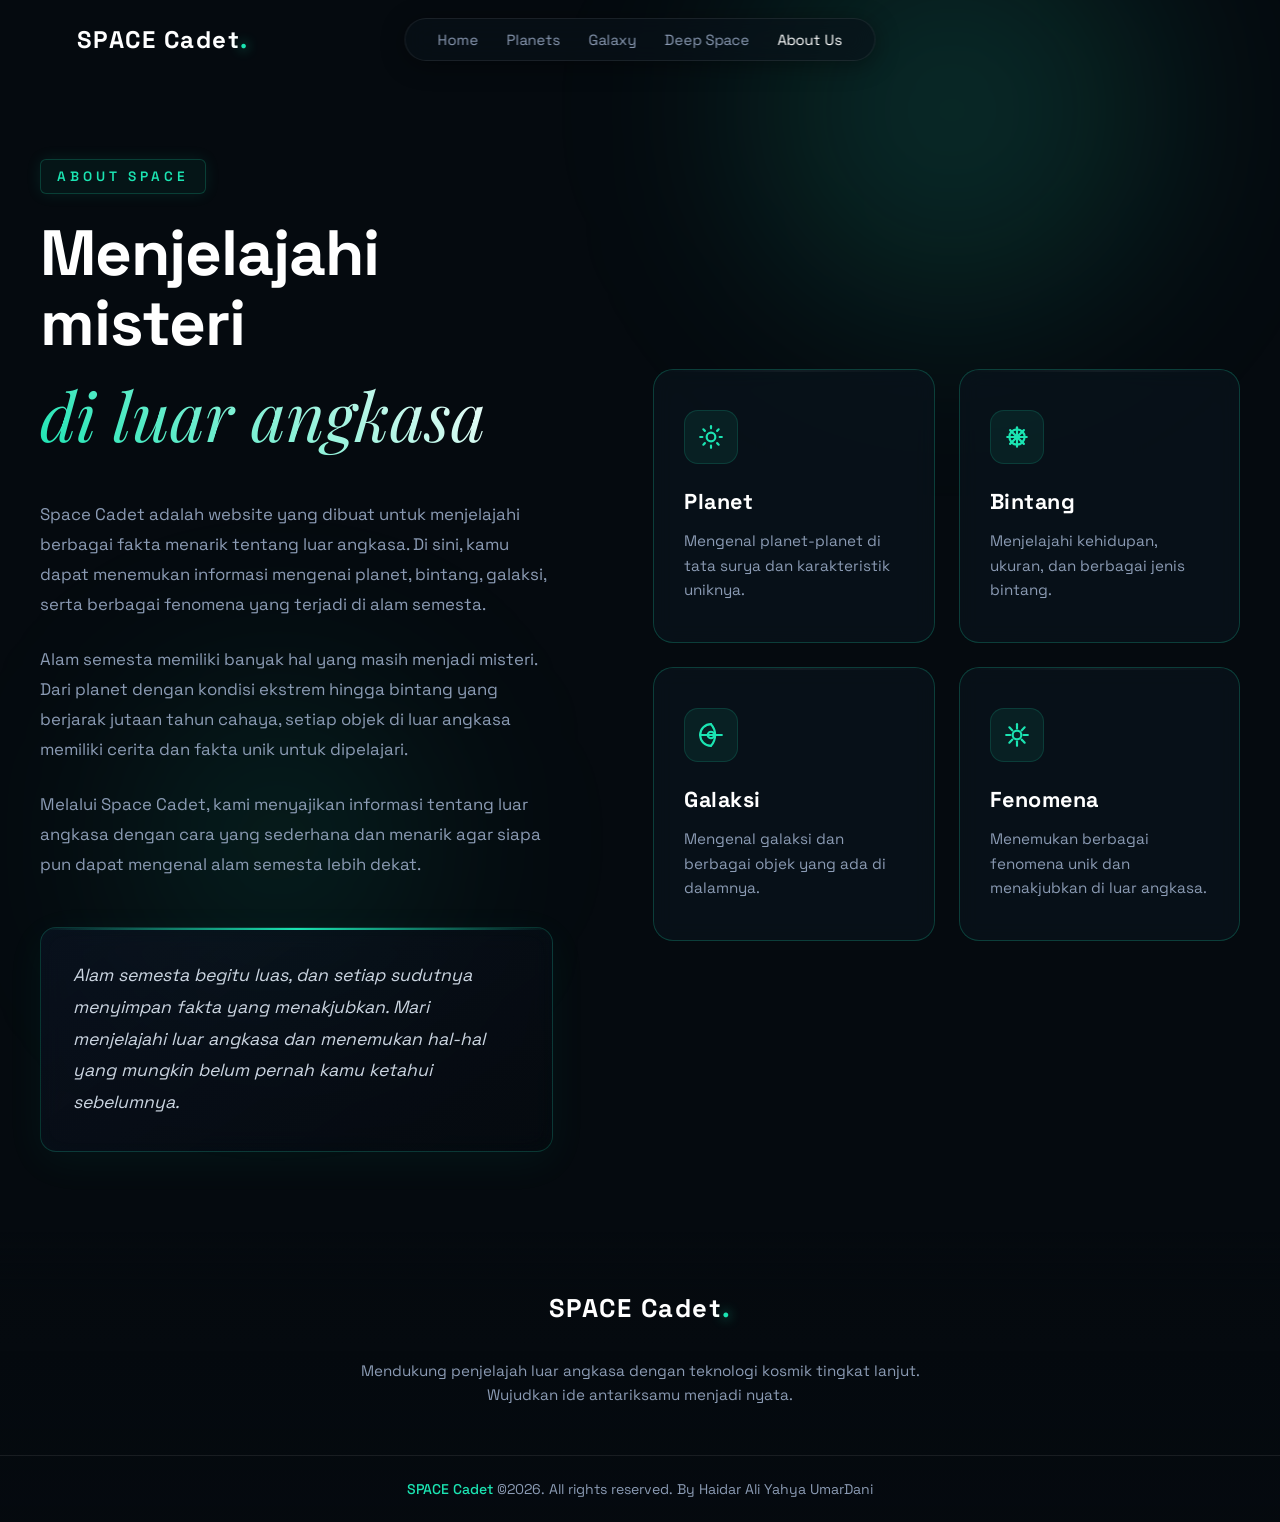
==== about/about.html @ b64da925 "Restructure per-page folders + add Planets & Galaxy pages (5 pages total)" ====
<!doctype html>
<html lang="id">
  <head>
    <meta charset="UTF-8" />
    <meta name="viewport" content="width=device-width, initial-scale=1.0" />
    <title>Space Cadet - Space Edition</title>

    <link rel="preconnect" href="https://fonts.googleapis.com" />
    <link rel="preconnect" href="https://fonts.gstatic.com" crossorigin />
    <link
      href="https://fonts.googleapis.com/css2?family=Playfair+Display:ital@1&family=Space+Grotesk:wght@300;400;600;700&display=swap"
      rel="stylesheet"
    />

    <link rel="stylesheet" href="about.css" />
  </head>

  <body>
    <!-- Header Navigation -->
    <header>
      <a href="../home/home.html" class="logo-area">
        <span class="logo-text"
          >SPACE Cadet<span class="logo-dot">.</span></span
        >
      </a>

      <ul class="nav-capsule">
        <li><a href="../home/home.html">Home</a></li>
        <li><a href="../planets/planets.html">Planets</a></li>
        <li><a href="../galaxy/galaxy.html">Galaxy</a></li>
        <li><a href="../deep-space/deep-space.html">Deep Space</a></li>
        <li><a href="about.html" class="active">About Us</a></li>
      </ul>
    </header>

    <div class="orb-1"></div>
    <div class="orb-2"></div>

    <div class="container">
      <div class="left-content">
        <div class="about-me-label">ABOUT SPACE</div>

        <h1 class="main-heading">Menjelajahi misteri</h1>
        <h2 class="sub-heading">di luar angkasa</h2>

        <p class="description">
          Space Cadet adalah website yang dibuat untuk menjelajahi berbagai
          fakta menarik tentang luar angkasa. Di sini, kamu dapat menemukan
          informasi mengenai planet, bintang, galaksi, serta berbagai fenomena
          yang terjadi di alam semesta.
        </p>

        <p class="description">
          Alam semesta memiliki banyak hal yang masih menjadi misteri. Dari
          planet dengan kondisi ekstrem hingga bintang yang berjarak jutaan
          tahun cahaya, setiap objek di luar angkasa memiliki cerita dan fakta
          unik untuk dipelajari.
        </p>

        <p class="description">
          Melalui Space Cadet, kami menyajikan informasi tentang luar angkasa
          dengan cara yang sederhana dan menarik agar siapa pun dapat mengenal
          alam semesta lebih dekat.
        </p>

        <div class="highlight-box">
          <p>
            Alam semesta begitu luas, dan setiap sudutnya menyimpan fakta yang
            menakjubkan. Mari menjelajahi luar angkasa dan menemukan hal-hal
            yang mungkin belum pernah kamu ketahui sebelumnya.
          </p>
        </div>
      </div>

      <div class="right-content">
        <div class="features-grid">
          <!-- Card 1 -->
          <div class="feature-card">
            <div class="icon-wrapper">
              <svg
                stroke="currentColor"
                fill="none"
                stroke-width="2"
                viewBox="0 0 24 24"
                stroke-linecap="round"
                stroke-linejoin="round"
                xmlns="http://www.w3.org/2000/svg"
              >
                <circle cx="12" cy="12" r="4"></circle>
                <path d="M12 2v2"></path>
                <path d="M12 20v2"></path>
                <path d="m4.93 4.93 1.41 1.41"></path>
                <path d="m17.66 17.66 1.41 1.41"></path>
                <path d="M2 12h2"></path>
                <path d="M20 12h2"></path>
                <path d="m6.34 17.66-1.41 1.41"></path>
                <path d="m19.07 4.93-1.41 1.41"></path>
              </svg>
            </div>

            <h3 class="feature-title">Planet</h3>

            <p class="feature-desc">
              Mengenal planet-planet di tata surya dan karakteristik uniknya.
            </p>
          </div>

          <!-- Card 2 -->
          <div class="feature-card">
            <div class="icon-wrapper">
              <svg
                stroke="currentColor"
                fill="none"
                stroke-width="2"
                viewBox="0 0 24 24"
                stroke-linecap="round"
                stroke-linejoin="round"
                xmlns="http://www.w3.org/2000/svg"
              >
                <path d="M12 3v18"></path>
                <path d="M3 12h18"></path>
                <path d="m5.64 5.64 12.72 12.72"></path>
                <path d="m18.36 5.64-12.72 12.72"></path>
                <circle cx="12" cy="12" r="7"></circle>
              </svg>
            </div>

            <h3 class="feature-title">Bintang</h3>

            <p class="feature-desc">
              Menjelajahi kehidupan, ukuran, dan berbagai jenis bintang.
            </p>
          </div>

          <!-- Card 3 -->
          <div class="feature-card">
            <div class="icon-wrapper">
              <svg
                stroke="currentColor"
                fill="none"
                stroke-width="2"
                viewBox="0 0 24 24"
                stroke-linecap="round"
                stroke-linejoin="round"
                xmlns="http://www.w3.org/2000/svg"
              >
                <circle cx="12" cy="12" r="3"></circle>
                <path d="M12 2a10 10 0 0 0 0 20"></path>
                <path d="M2 12h20"></path>
                <path d="M12 2a15 15 0 0 1 0 20"></path>
              </svg>
            </div>

            <h3 class="feature-title">Galaksi</h3>

            <p class="feature-desc">
              Mengenal galaksi dan berbagai objek yang ada di dalamnya.
            </p>
          </div>

          <!-- Card 4 -->
          <div class="feature-card">
            <div class="icon-wrapper">
              <svg
                stroke="currentColor"
                fill="none"
                stroke-width="2"
                viewBox="0 0 24 24"
                stroke-linecap="round"
                stroke-linejoin="round"
                xmlns="http://www.w3.org/2000/svg"
              >
                <path d="M12 2v4"></path>
                <path d="M12 18v4"></path>
                <path d="m4.93 4.93 2.83 2.83"></path>
                <path d="m16.24 16.24 2.83 2.83"></path>
                <path d="M2 12h4"></path>
                <path d="M18 12h4"></path>
                <path d="m4.93 19.07 2.83-2.83"></path>
                <path d="m16.24 7.76 2.83-2.83"></path>
                <circle cx="12" cy="12" r="4"></circle>
              </svg>
            </div>

            <h3 class="feature-title">Fenomena</h3>

            <p class="feature-desc">
              Menemukan berbagai fenomena unik dan menakjubkan di luar angkasa.
            </p>
          </div>
        </div>
      </div>
    </div>

    <!-- Footer Section -->
    <footer class="space-footer">
      <div class="footer-content">
        <div class="footer-logo">
          <span class="logo-text"
            >SPACE Cadet<span class="logo-dot">.</span></span
          >
        </div>
        <p class="footer-desc">
          Mendukung penjelajah luar angkasa dengan teknologi kosmik tingkat
          lanjut. Wujudkan ide antariksamu menjadi nyata.
        </p>
      </div>
      <div class="footer-bottom">
        <div class="footer-bottom-inner">
          <a href="#">SPACE Cadet</a> ©2026. All rights reserved. By Haidar Ali
          Yahya UmarDani
        </div>
      </div>
    </footer>
    <script src="about.js"></script>
  </body>
</html>
---- about/about.css ----
:root {
  --bg-color: #030613;
  --text-main: #e2e8f0;
  --text-muted: #8b9bb4;
  --accent-cyan: #1be4b2;
  --accent-purple: #1be4b2;
  --card-bg: rgba(9, 20, 28, 0.72);
  --card-border: rgba(27, 228, 178, 0.22);
}

* {
  box-sizing: border-box;
}

body {
  margin: 0;
  padding: 0;
  background-color: #050a0f;
  color: var(--text-main);
  font-family: "Space Grotesk", sans-serif;
  min-height: 100vh;
  display: flex;
  flex-direction: column;
  position: relative;
  overflow-x: hidden;
}

.container {
  max-width: 1300px;
  width: 100%;
  margin: 0 auto;
  padding: 80px 40px;
  display: grid;
  grid-template-columns: 1fr 1.1fr;
  gap: 80px;
  align-items: center;
  position: relative;
  z-index: 1;
}

/* Left Column */
.left-content {
  padding-right: 20px;
}

.about-me-label {
  font-size: 0.85rem;
  text-transform: uppercase;
  letter-spacing: 4px;
  color: var(--accent-cyan);
  margin-bottom: 24px;
  font-weight: 600;
  display: inline-block;
  background: rgba(27, 228, 178, 0.05);
  padding: 8px 16px;
  border-radius: 6px;
  border: 1px solid rgba(27, 228, 178, 0.2);
  box-shadow: 0 0 15px rgba(27, 228, 178, 0.1);
}

.main-heading {
  font-size: 4rem;
  line-height: 1.1;
  font-weight: 700;
  margin: 0 0 10px 0;
  color: #ffffff;
  letter-spacing: -1px;
}

.sub-heading {
  font-family: "Playfair Display", serif;
  font-size: 4.2rem;
  font-weight: normal;
  font-style: italic;
  margin: 0 0 40px 0;
  background: linear-gradient(
    45deg,
    var(--accent-cyan),
    #ffffff,
    var(--accent-purple)
  );
  -webkit-background-clip: text;
  -webkit-text-fill-color: transparent;
  background-size: 200% auto;
  animation: gradientText 6s ease infinite;
}

@keyframes gradientText {
  0% {
    background-position: 0% 50%;
  }
  50% {
    background-position: 100% 50%;
  }
  100% {
    background-position: 0% 50%;
  }
}

.description {
  color: var(--text-muted);
  font-size: 1.05rem;
  line-height: 1.8;
  margin-bottom: 24px;
}

.highlight-box {
  background: linear-gradient(
    145deg,
    rgba(15, 23, 42, 0.5),
    rgba(5, 10, 15, 0.8)
  );
  border: 1px solid rgba(27, 228, 178, 0.2);
  padding: 32px;
  border-radius: 16px;
  margin-top: 48px;
  font-style: italic;
  color: #cbd5e1;
  box-shadow:
    0 10px 40px rgba(27, 228, 178, 0.05),
    inset 0 0 20px rgba(27, 228, 178, 0.02);
  position: relative;
  overflow: hidden;
  backdrop-filter: blur(12px);
}

.highlight-box::before {
  content: "";
  position: absolute;
  top: 0;
  left: 0;
  right: 0;
  height: 2px;
  background: linear-gradient(
    90deg,
    transparent,
    var(--accent-cyan),
    transparent
  );
}

.highlight-box p {
  margin: 0;
  line-height: 1.8;
  font-size: 1.1rem;
}

/* Right Column (Grid) */
.features-grid {
  display: grid;
  grid-template-columns: 1fr 1fr;
  gap: 24px;
}

.feature-card {
  background-color: var(--card-bg);
  border: 1px solid var(--card-border);
  border-radius: 20px;
  padding: 40px 30px;
  transition: all 0.4s cubic-bezier(0.175, 0.885, 0.32, 1.275);
  position: relative;
  overflow: hidden;
  backdrop-filter: blur(10px);
  display: flex;
  flex-direction: column;
  justify-content: center;
}

.feature-card:hover {
  transform: translateY(-8px) scale(1.03);
  border-color: rgba(27, 228, 178, 0.4);
  box-shadow:
    0 20px 40px rgba(27, 228, 178, 0.1),
    inset 0 0 20px rgba(27, 228, 178, 0.05);
  z-index: 2;
}

.feature-card::before {
  content: "";
  position: absolute;
  top: 0;
  left: 0;
  right: 0;
  height: 2px;
  background: linear-gradient(
    90deg,
    transparent,
    rgba(255, 255, 255, 0.05),
    transparent
  );
  transition: all 0.4s ease;
}

.feature-card:hover::before {
  background: linear-gradient(
    90deg,
    transparent,
    var(--accent-cyan),
    transparent
  );
}

.feature-card:nth-child(odd):hover::before {
  background: linear-gradient(
    90deg,
    transparent,
    var(--accent-purple),
    transparent
  );
}

.icon-wrapper {
  width: 54px;
  height: 54px;
  border-radius: 14px;
  display: flex;
  align-items: center;
  justify-content: center;
  margin-bottom: 24px;
  background: rgba(27, 228, 178, 0.08);
  color: var(--accent-cyan);
  border: 1px solid rgba(27, 228, 178, 0.15);
  transition: all 0.4s ease;
}

.icon-wrapper svg {
  width: 26px;
  height: 26px;
}

.feature-card:hover .icon-wrapper {
  background: rgba(27, 228, 178, 0.15);
  color: var(--accent-purple);
  border-color: rgba(27, 228, 178, 0.3);
  transform: rotate(10deg) scale(1.1);
  box-shadow: 0 0 20px rgba(27, 228, 178, 0.2);
}

/* Alternate colors for cards 2 and 4 */
.feature-card:nth-child(even) .icon-wrapper {
  background: rgba(27, 228, 178, 0.08);
  color: var(--accent-purple);
  border: 1px solid rgba(27, 228, 178, 0.15);
}

.feature-card:nth-child(even):hover .icon-wrapper {
  background: rgba(27, 228, 178, 0.15);
  color: var(--accent-cyan);
  border-color: rgba(27, 228, 178, 0.3);
  transform: rotate(-10deg) scale(1.1);
  box-shadow: 0 0 20px rgba(27, 228, 178, 0.2);
}

.feature-title {
  font-size: 1.35rem;
  font-weight: 700;
  margin: 0 0 14px 0;
  color: #fff;
  letter-spacing: 0.5px;
}

.feature-desc {
  font-size: 0.95rem;
  color: var(--text-muted);
  line-height: 1.6;
  margin: 0;
}

/* Glowing orbs in background */
.orb-1,
.orb-2 {
  position: fixed;
  border-radius: 50%;
  filter: blur(100px);
  z-index: 0;
  pointer-events: none;
}

.orb-1 {
  width: 400px;
  height: 400px;
  background: rgba(27, 228, 178, 0.15);
  top: -10%;
  right: 10%;
  animation: float 20s ease-in-out infinite alternate;
}

.orb-2 {
  width: 300px;
  height: 300px;
  background: rgba(27, 228, 178, 0.1);
  bottom: -10%;
  left: 10%;
  animation: float 15s ease-in-out infinite alternate-reverse;
}

@keyframes float {
  0% {
    transform: translate(0, 0);
  }
  100% {
    transform: translate(50px, 50px);
  }
}

/* =========================================
   Header Section
   ========================================= */
header {
  position: relative;
  z-index: 10;
  display: flex;
  align-items: center;
  padding: 24px 6%;
  max-width: 1440px;
  margin: 0 auto;
  width: 100%;
}

.logo-area {
  display: flex;
  align-items: center;
  text-decoration: none;
  gap: 8px;
}

.logo-text {
  font-size: 1.5rem;
  font-weight: 700;
  letter-spacing: 1.5px;
  color: #ffffff;
}

.logo-dot {
  color: var(--accent-cyan);
  text-shadow: 0 0 12px var(--accent-cyan);
}

/* Center Pill Nav Capsule */
.nav-capsule {
  position: absolute;
  left: 50%;
  transform: translateX(-50%);
  display: flex;
  align-items: center;
  gap: 28px;
  list-style: none;
  padding: 10px 32px;
  background: rgba(8, 18, 26, 0.65);
  border: 1px solid rgba(255, 255, 255, 0.08);
  border-radius: 120px;
  backdrop-filter: blur(16px);
  -webkit-backdrop-filter: blur(16px);
  box-shadow: 0 4px 24px rgba(0, 0, 0, 0.4);
  margin: 0;
}

.nav-capsule a {
  text-decoration: none;
  color: var(--text-muted);
  font-size: 0.92rem;
  font-weight: 400;
  transition: all 0.25s ease;
}

.nav-capsule a:hover,
.nav-capsule a.active {
  color: #ffffff;
}

/* =========================================
   Footer Section
   ========================================= */
.space-footer {
  width: 100%;
  background: linear-gradient(
    to bottom,
    transparent,
    rgba(5, 10, 15, 0.75) 20%,
    rgba(5, 10, 15, 0.95) 100%
  );
  color: var(--text-muted);
  position: relative;
  z-index: 10;
  margin-top: auto;
}

.footer-content {
  max-width: 1440px;
  margin: 0 auto;
  padding: 60px 6% 32px 6%;
  display: flex;
  flex-direction: column;
  align-items: center;
}

.footer-logo {
  display: flex;
  align-items: center;
  margin-bottom: 20px;
}

.footer-logo .logo-text {
  font-size: 1.6rem;
}

.footer-desc {
  text-align: center;
  max-width: 580px;
  font-size: 0.95rem;
  line-height: 1.6;
}

.footer-bottom {
  border-top: 1px solid rgba(255, 255, 255, 0.08);
  width: 100%;
}

.footer-bottom-inner {
  max-width: 1440px;
  margin: 0 auto;
  padding: 24px 6%;
  text-align: center;
  font-size: 0.88rem;
}

.footer-bottom-inner a {
  color: var(--accent-cyan);
  text-decoration: none;
  font-weight: 500;
}

.footer-bottom-inner a:hover {
  text-decoration: underline;
  text-shadow: 0 0 10px rgba(27, 228, 178, 0.4);
}

/* Responsive */
@media (max-width: 1200px) {
  .container {
    grid-template-columns: 1fr;
    gap: 60px;
  }
  .left-content {
    padding-right: 0;
    text-align: center;
  }
  .description {
    max-width: 800px;
    margin: 0 auto 24px auto;
  }
  .highlight-box {
    text-align: left;
  }
}

@media (max-width: 768px) {
  .features-grid {
    grid-template-columns: 1fr;
  }
  .main-heading {
    font-size: 3rem;
  }
  .sub-heading {
    font-size: 3.2rem;
  }
  .container {
    padding: 40px 20px;
  }

  header {
    flex-direction: column;
    gap: 18px;
    padding: 20px;
  }

  .nav-capsule {
    position: relative;
    left: 0;
    transform: none;
    flex-wrap: wrap;
    justify-content: center;
    padding: 8px 18px;
    gap: 14px;
    font-size: 0.85rem;
  }
}

.reveal {
  opacity: 0;
  transform: translateY(24px);
  transition: opacity 0.7s ease, transform 0.7s ease;
}

.reveal-visible {
  opacity: 1;
  transform: translateY(0);
}
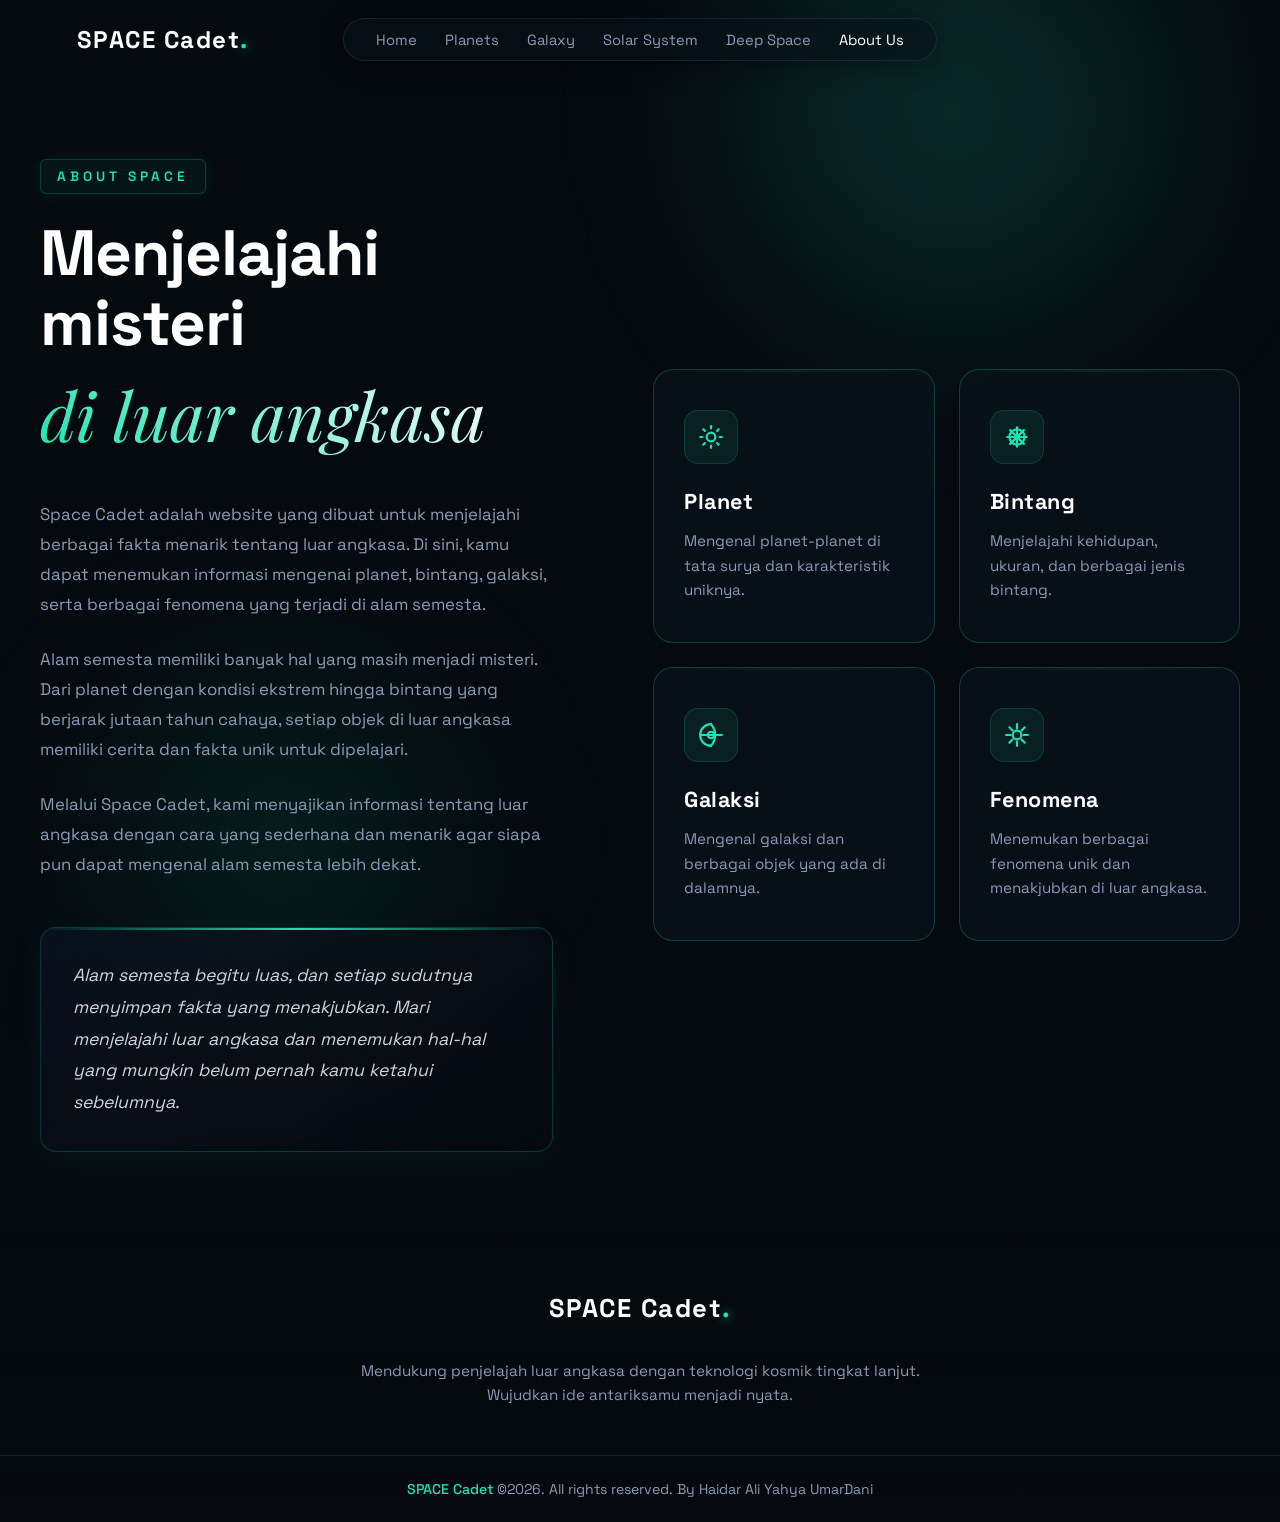
==== commit 3b433926: "Add Solar System page (video, grid, links) as page 6" ====
--- a/about/about.html
+++ b/about/about.html
@@ -28,6 +28,7 @@
         <li><a href="../home/home.html">Home</a></li>
         <li><a href="../planets/planets.html">Planets</a></li>
         <li><a href="../galaxy/galaxy.html">Galaxy</a></li>
+        <li><a href="../solar-system/solar-system.html">Solar System</a></li>
         <li><a href="../deep-space/deep-space.html">Deep Space</a></li>
         <li><a href="about.html" class="active">About Us</a></li>
       </ul>
